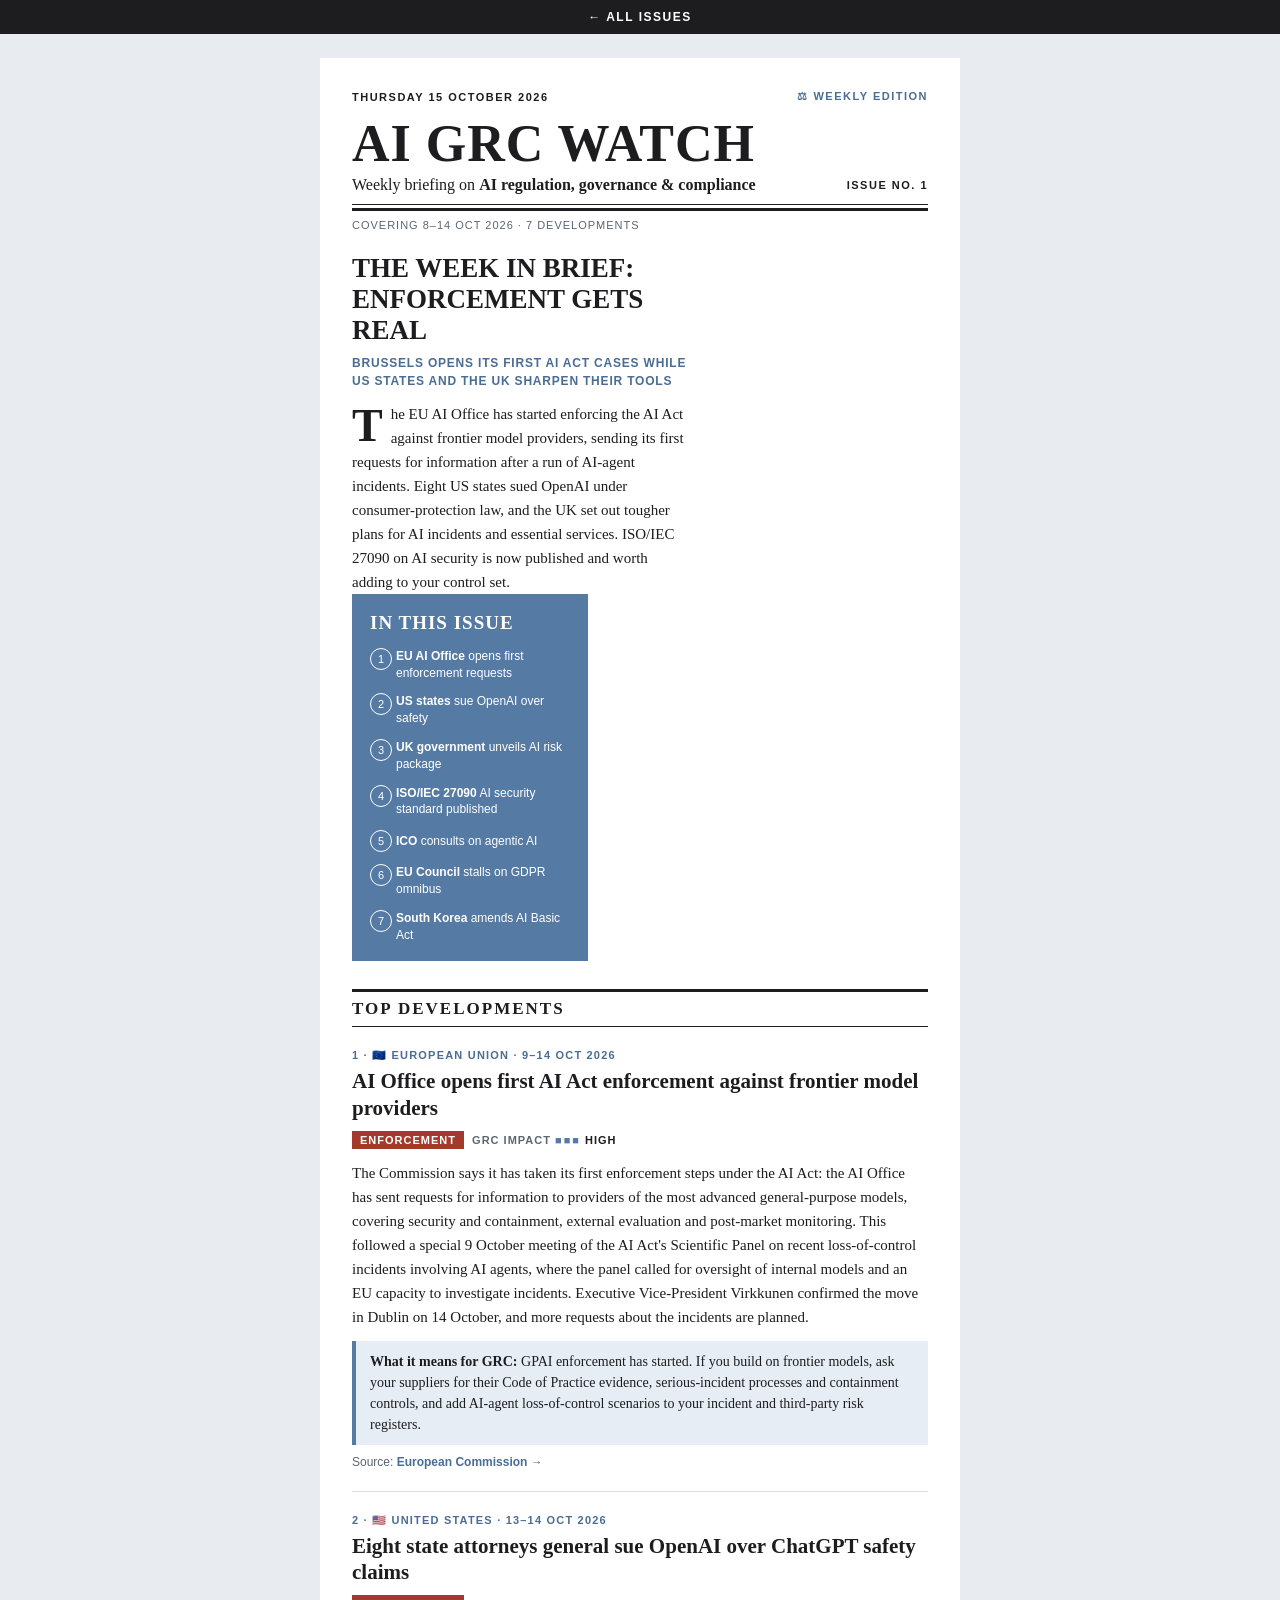
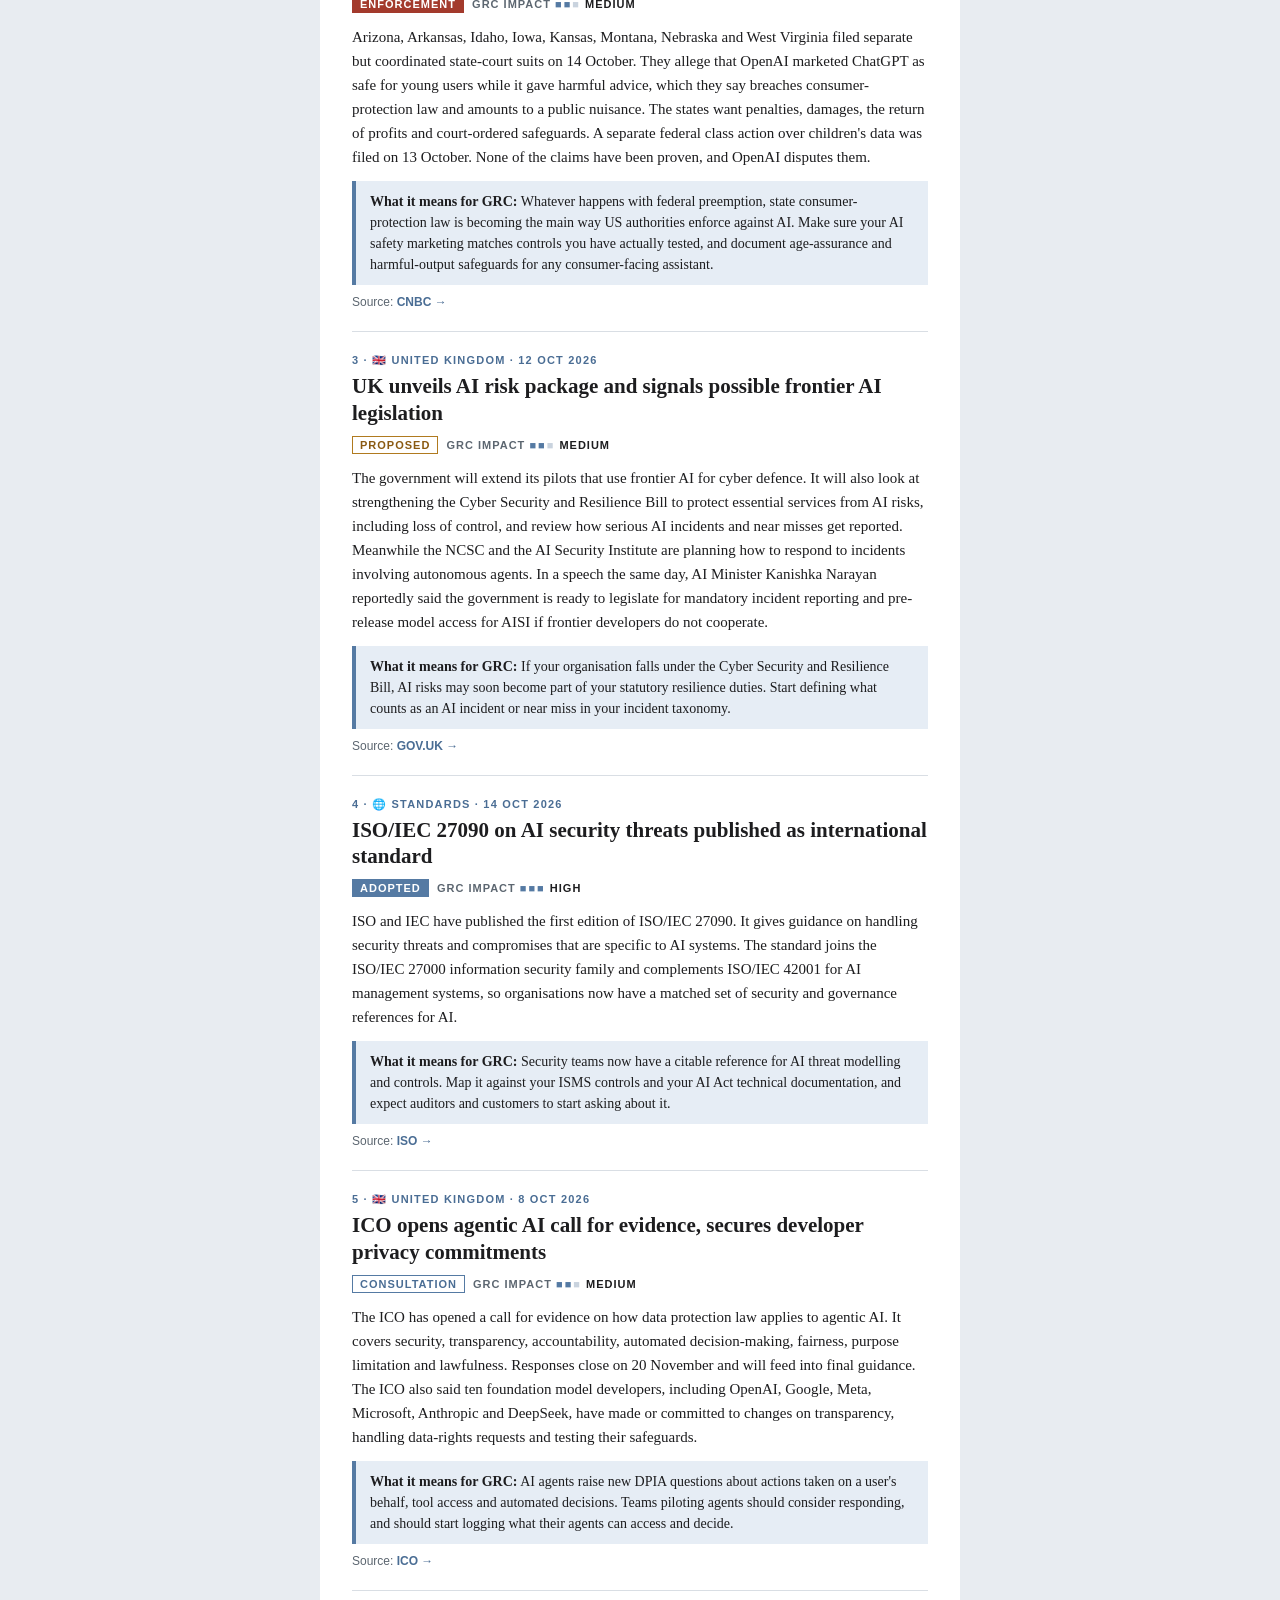
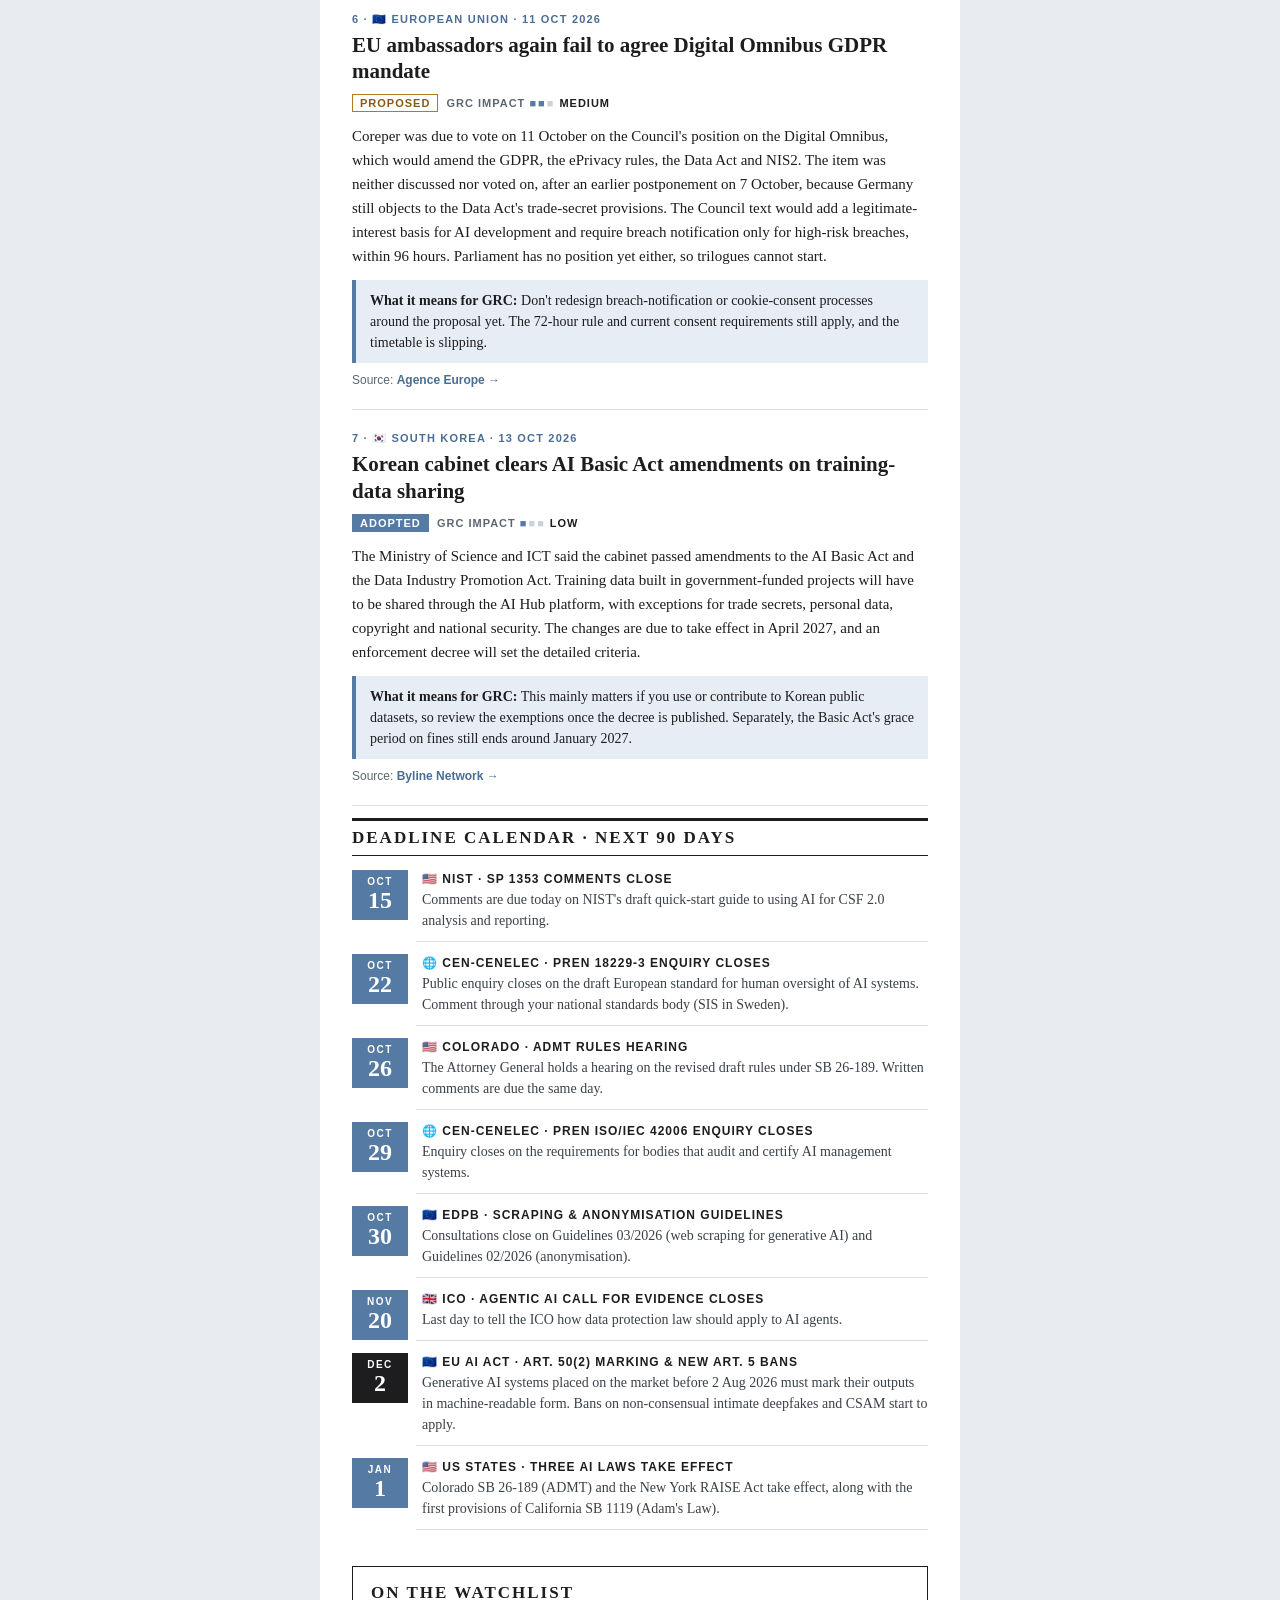
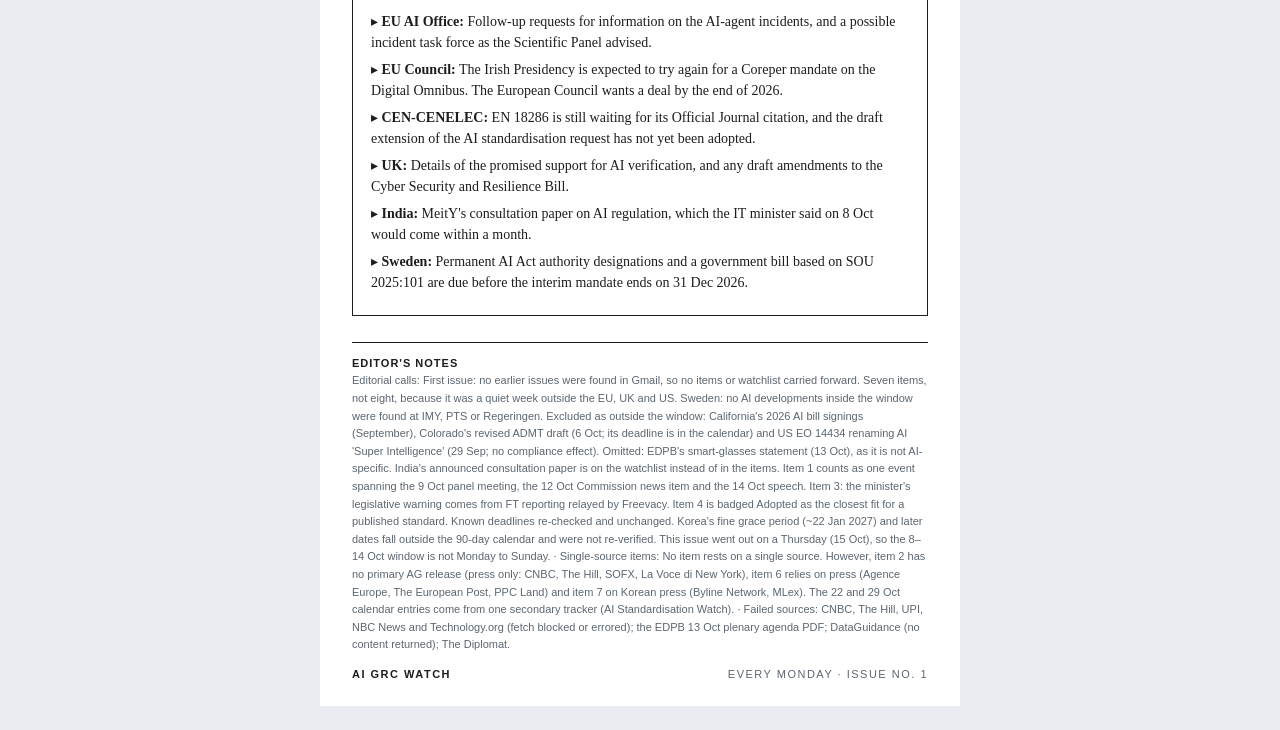
==== issues/2026-10-15-issue-1.html @ 30fde1c8 "Site + issues 1-7 Co-Authored-By: Claude Sonnet 5.5 <noreply@anthropic.com> Claude-Session: https://" ====
<!DOCTYPE html>
<html lang="en">
<head>
<meta charset="UTF-8">
<meta name="viewport" content="width=device-width, initial-scale=1.0">
<title>AI GRC Watch</title>
</head>
<body style="margin:0;padding:0;background-color:#e8ecf1;">
<!-- agw-nav --><div style="background:#1d1d1f;padding:10px 16px;text-align:center;font-family:Arial,Helvetica,sans-serif;font-size:12px;letter-spacing:1.5px;text-transform:uppercase;"><a href="../" style="color:#ffffff;text-decoration:none;font-weight:bold;">&larr; All issues</a></div>
<div style="display:none;max-height:0;overflow:hidden">EU AI Office starts AI Act enforcement, eight US states sue OpenAI, the UK readies AI incident rules and ISO/IEC 27090 is published.</div>
<table width="100%" cellpadding="0" cellspacing="0" border="0" style="background-color:#e8ecf1">
<tr><td align="center" style="padding:24px 10px">
<table width="100%" cellpadding="0" cellspacing="0" border="0" style="max-width:640px;background-color:#ffffff">
<tr><td style="padding:32px 32px 26px 32px;font-family:Georgia,&#39;Times New Roman&#39;,serif;color:#1d1d1f">

<table width="100%" cellpadding="0" cellspacing="0" border="0"><tr>
<td style="font-family:Arial,Helvetica,sans-serif;font-size:11px;letter-spacing:1.5px;text-transform:uppercase;color:#1d1d1f;font-weight:bold">Thursday 15 October 2026</td>
<td align="right" style="font-family:Arial,Helvetica,sans-serif;font-size:11px;letter-spacing:1.5px;text-transform:uppercase;color:#4a6d94;font-weight:bold">⚖ Weekly edition</td>
</tr></table>
<h1 style="margin:14px 0 4px 0;font-family:Georgia,&#39;Times New Roman&#39;,serif;font-size:52px;line-height:1.05;font-weight:bold;letter-spacing:1px;text-transform:uppercase;color:#1d1d1f">AI GRC Watch</h1>
<table width="100%" cellpadding="0" cellspacing="0" border="0" style="border-bottom:1px solid #1d1d1f"><tr>
<td style="padding:0 0 10px 0;font-family:Georgia,&#39;Times New Roman&#39;,serif;font-size:16px;color:#1d1d1f">Weekly briefing on <b>AI regulation, governance &amp; compliance</b></td>
<td align="right" style="padding:0 0 10px 0;font-family:Arial,Helvetica,sans-serif;font-size:11px;letter-spacing:1.5px;text-transform:uppercase;font-weight:bold;color:#1d1d1f;white-space:nowrap">Issue No. 1</td>
</tr></table>
<div style="height:3px;background-color:#1d1d1f;margin-top:3px;line-height:3px;font-size:0"> </div>
<p style="margin:8px 0 0 0;font-family:Arial,Helvetica,sans-serif;font-size:11px;letter-spacing:1px;text-transform:uppercase;color:#5c6670">Covering 8–14 Oct 2026 · 7 developments</p>

<div style="font-size:0;margin-top:22px">
<div style="display:inline-block;vertical-align:top;width:100%;max-width:340px;padding-right:20px;font-size:15px">
<h2 style="margin:0 0 8px 0;font-family:Georgia,&#39;Times New Roman&#39;,serif;font-size:27px;line-height:1.15;font-weight:bold;text-transform:uppercase;color:#1d1d1f">The week in brief: Enforcement gets real</h2>
<p style="margin:0 0 12px 0;font-family:Arial,Helvetica,sans-serif;font-size:12px;line-height:1.5;letter-spacing:0.8px;text-transform:uppercase;font-weight:bold;color:#4a6d94">Brussels opens its first AI Act cases while US states and the UK sharpen their tools</p>
<p style="margin:0;font-family:Georgia,&#39;Times New Roman&#39;,serif;font-size:15px;line-height:1.6;color:#1d1d1f"><span style="float:left;font-size:46px;line-height:40px;padding:4px 8px 0 0;font-weight:bold;color:#1d1d1f">T</span>he EU AI Office has started enforcing the AI Act against frontier model providers, sending its first requests for information after a run of AI-agent incidents. Eight US states sued OpenAI under consumer-protection law, and the UK set out tougher plans for AI incidents and essential services. ISO/IEC 27090 on AI security is now published and worth adding to your control set.</p>
</div><div style="display:inline-block;vertical-align:top;width:100%;max-width:236px;font-size:15px">
<table width="100%" cellpadding="0" cellspacing="0" border="0" style="background-color:#557aa3">
<tr><td style="padding:18px 18px 8px 18px;font-family:Georgia,&#39;Times New Roman&#39;,serif;font-size:19px;font-weight:bold;text-transform:uppercase;letter-spacing:1px;color:#ffffff">In this issue</td></tr>
<tr><td style="padding:6px 18px"><table cellpadding="0" cellspacing="0" border="0"><tr>
<td valign="top" style="width:26px"><div style="width:20px;height:20px;border:1px solid #ffffff;border-radius:50%;text-align:center;font-family:Arial,Helvetica,sans-serif;font-size:11px;line-height:20px;color:#ffffff">1</div></td>
<td style="font-family:Arial,Helvetica,sans-serif;font-size:12px;line-height:1.4;color:#ffffff"><b>EU AI Office</b> opens first enforcement requests</td>
</tr></table></td></tr>
<tr><td style="padding:6px 18px"><table cellpadding="0" cellspacing="0" border="0"><tr>
<td valign="top" style="width:26px"><div style="width:20px;height:20px;border:1px solid #ffffff;border-radius:50%;text-align:center;font-family:Arial,Helvetica,sans-serif;font-size:11px;line-height:20px;color:#ffffff">2</div></td>
<td style="font-family:Arial,Helvetica,sans-serif;font-size:12px;line-height:1.4;color:#ffffff"><b>US states</b> sue OpenAI over safety</td>
</tr></table></td></tr>
<tr><td style="padding:6px 18px"><table cellpadding="0" cellspacing="0" border="0"><tr>
<td valign="top" style="width:26px"><div style="width:20px;height:20px;border:1px solid #ffffff;border-radius:50%;text-align:center;font-family:Arial,Helvetica,sans-serif;font-size:11px;line-height:20px;color:#ffffff">3</div></td>
<td style="font-family:Arial,Helvetica,sans-serif;font-size:12px;line-height:1.4;color:#ffffff"><b>UK government</b> unveils AI risk package</td>
</tr></table></td></tr>
<tr><td style="padding:6px 18px"><table cellpadding="0" cellspacing="0" border="0"><tr>
<td valign="top" style="width:26px"><div style="width:20px;height:20px;border:1px solid #ffffff;border-radius:50%;text-align:center;font-family:Arial,Helvetica,sans-serif;font-size:11px;line-height:20px;color:#ffffff">4</div></td>
<td style="font-family:Arial,Helvetica,sans-serif;font-size:12px;line-height:1.4;color:#ffffff"><b>ISO/IEC 27090</b> AI security standard published</td>
</tr></table></td></tr>
<tr><td style="padding:6px 18px"><table cellpadding="0" cellspacing="0" border="0"><tr>
<td valign="top" style="width:26px"><div style="width:20px;height:20px;border:1px solid #ffffff;border-radius:50%;text-align:center;font-family:Arial,Helvetica,sans-serif;font-size:11px;line-height:20px;color:#ffffff">5</div></td>
<td style="font-family:Arial,Helvetica,sans-serif;font-size:12px;line-height:1.4;color:#ffffff"><b>ICO</b> consults on agentic AI</td>
</tr></table></td></tr>
<tr><td style="padding:6px 18px"><table cellpadding="0" cellspacing="0" border="0"><tr>
<td valign="top" style="width:26px"><div style="width:20px;height:20px;border:1px solid #ffffff;border-radius:50%;text-align:center;font-family:Arial,Helvetica,sans-serif;font-size:11px;line-height:20px;color:#ffffff">6</div></td>
<td style="font-family:Arial,Helvetica,sans-serif;font-size:12px;line-height:1.4;color:#ffffff"><b>EU Council</b> stalls on GDPR omnibus</td>
</tr></table></td></tr>
<tr><td style="padding:6px 18px"><table cellpadding="0" cellspacing="0" border="0"><tr>
<td valign="top" style="width:26px"><div style="width:20px;height:20px;border:1px solid #ffffff;border-radius:50%;text-align:center;font-family:Arial,Helvetica,sans-serif;font-size:11px;line-height:20px;color:#ffffff">7</div></td>
<td style="font-family:Arial,Helvetica,sans-serif;font-size:12px;line-height:1.4;color:#ffffff"><b>South Korea</b> amends AI Basic Act</td>
</tr></table></td></tr>
<tr><td style="height:12px;font-size:0;line-height:0"> </td></tr>
</table>
</div>
</div>

<table width="100%" cellpadding="0" cellspacing="0" border="0" style="margin-top:28px"><tr><td style="border-top:3px solid #1d1d1f;border-bottom:1px solid #1d1d1f;padding:7px 0;font-family:Georgia,&#39;Times New Roman&#39;,serif;font-size:17px;font-weight:bold;text-transform:uppercase;letter-spacing:2px;color:#1d1d1f">Top developments</td></tr></table>
<table width="100%" cellpadding="0" cellspacing="0" border="0">
<tr><td style="padding:22px 0;border-bottom:1px solid #d9dee4">
<p style="margin:0 0 6px 0;font-family:Arial,Helvetica,sans-serif;font-size:11px;letter-spacing:1.2px;text-transform:uppercase;font-weight:bold;color:#4a6d94">1 · 🇪🇺 European Union · 9–14 Oct 2026</p>
<h3 style="margin:0 0 10px 0;font-family:Georgia,&#39;Times New Roman&#39;,serif;font-size:21px;line-height:1.25;font-weight:bold;color:#1d1d1f">AI Office opens first AI Act enforcement against frontier model providers</h3>
<p style="margin:0 0 12px 0;font-family:Arial,Helvetica,sans-serif;font-size:11px;letter-spacing:1px;text-transform:uppercase"><span style="display:inline-block;padding:3px 8px;background-color:#a33a2c;color:#ffffff;font-weight:bold">Enforcement</span>  <span style="color:#5c6670;font-weight:bold">GRC impact</span> <span style="color:#557aa3;letter-spacing:2px">■■■</span> <span style="color:#1d1d1f;font-weight:bold">High</span></p>
<p style="margin:0 0 12px 0;font-size:15px;line-height:1.6;color:#1d1d1f">The Commission says it has taken its first enforcement steps under the AI Act: the AI Office has sent requests for information to providers of the most advanced general-purpose models, covering security and containment, external evaluation and post-market monitoring. This followed a special 9 October meeting of the AI Act&#39;s Scientific Panel on recent loss-of-control incidents involving AI agents, where the panel called for oversight of internal models and an EU capacity to investigate incidents. Executive Vice-President Virkkunen confirmed the move in Dublin on 14 October, and more requests about the incidents are planned.</p>
<table width="100%" cellpadding="0" cellspacing="0" border="0"><tr><td style="border-left:4px solid #557aa3;background-color:#e6edf5;padding:10px 14px;font-size:14px;line-height:1.5;color:#1d1d1f"><b>What it means for GRC:</b> GPAI enforcement has started. If you build on frontier models, ask your suppliers for their Code of Practice evidence, serious-incident processes and containment controls, and add AI-agent loss-of-control scenarios to your incident and third-party risk registers.</td></tr></table>
<p style="margin:10px 0 0 0;font-family:Arial,Helvetica,sans-serif;font-size:12px;color:#5c6670">Source: <a href="https://digital-strategy.ec.europa.eu/en/news/special-meeting-ai-scientific-panel" style="color:#4a6d94;font-weight:bold;text-decoration:none">European Commission →</a></p>
</td></tr>
<tr><td style="padding:22px 0;border-bottom:1px solid #d9dee4">
<p style="margin:0 0 6px 0;font-family:Arial,Helvetica,sans-serif;font-size:11px;letter-spacing:1.2px;text-transform:uppercase;font-weight:bold;color:#4a6d94">2 · 🇺🇸 United States · 13–14 Oct 2026</p>
<h3 style="margin:0 0 10px 0;font-family:Georgia,&#39;Times New Roman&#39;,serif;font-size:21px;line-height:1.25;font-weight:bold;color:#1d1d1f">Eight state attorneys general sue OpenAI over ChatGPT safety claims</h3>
<p style="margin:0 0 12px 0;font-family:Arial,Helvetica,sans-serif;font-size:11px;letter-spacing:1px;text-transform:uppercase"><span style="display:inline-block;padding:3px 8px;background-color:#a33a2c;color:#ffffff;font-weight:bold">Enforcement</span>  <span style="color:#5c6670;font-weight:bold">GRC impact</span> <span style="color:#557aa3;letter-spacing:2px">■■</span><span style="color:#c9d3de;letter-spacing:2px">■</span> <span style="color:#1d1d1f;font-weight:bold">Medium</span></p>
<p style="margin:0 0 12px 0;font-size:15px;line-height:1.6;color:#1d1d1f">Arizona, Arkansas, Idaho, Iowa, Kansas, Montana, Nebraska and West Virginia filed separate but coordinated state-court suits on 14 October. They allege that OpenAI marketed ChatGPT as safe for young users while it gave harmful advice, which they say breaches consumer-protection law and amounts to a public nuisance. The states want penalties, damages, the return of profits and court-ordered safeguards. A separate federal class action over children&#39;s data was filed on 13 October. None of the claims have been proven, and OpenAI disputes them.</p>
<table width="100%" cellpadding="0" cellspacing="0" border="0"><tr><td style="border-left:4px solid #557aa3;background-color:#e6edf5;padding:10px 14px;font-size:14px;line-height:1.5;color:#1d1d1f"><b>What it means for GRC:</b> Whatever happens with federal preemption, state consumer-protection law is becoming the main way US authorities enforce against AI. Make sure your AI safety marketing matches controls you have actually tested, and document age-assurance and harmful-output safeguards for any consumer-facing assistant.</td></tr></table>
<p style="margin:10px 0 0 0;font-family:Arial,Helvetica,sans-serif;font-size:12px;color:#5c6670">Source: <a href="https://www.cnbc.com/2026/10/14/openai-sued-by-8-states-over-chatgpt-safety-concerns-.html" style="color:#4a6d94;font-weight:bold;text-decoration:none">CNBC →</a></p>
</td></tr>
<tr><td style="padding:22px 0;border-bottom:1px solid #d9dee4">
<p style="margin:0 0 6px 0;font-family:Arial,Helvetica,sans-serif;font-size:11px;letter-spacing:1.2px;text-transform:uppercase;font-weight:bold;color:#4a6d94">3 · 🇬🇧 United Kingdom · 12 Oct 2026</p>
<h3 style="margin:0 0 10px 0;font-family:Georgia,&#39;Times New Roman&#39;,serif;font-size:21px;line-height:1.25;font-weight:bold;color:#1d1d1f">UK unveils AI risk package and signals possible frontier AI legislation</h3>
<p style="margin:0 0 12px 0;font-family:Arial,Helvetica,sans-serif;font-size:11px;letter-spacing:1px;text-transform:uppercase"><span style="display:inline-block;padding:2px 7px;border:1px solid #b07a1f;color:#8a5a12;font-weight:bold">Proposed</span>  <span style="color:#5c6670;font-weight:bold">GRC impact</span> <span style="color:#557aa3;letter-spacing:2px">■■</span><span style="color:#c9d3de;letter-spacing:2px">■</span> <span style="color:#1d1d1f;font-weight:bold">Medium</span></p>
<p style="margin:0 0 12px 0;font-size:15px;line-height:1.6;color:#1d1d1f">The government will extend its pilots that use frontier AI for cyber defence. It will also look at strengthening the Cyber Security and Resilience Bill to protect essential services from AI risks, including loss of control, and review how serious AI incidents and near misses get reported. Meanwhile the NCSC and the AI Security Institute are planning how to respond to incidents involving autonomous agents. In a speech the same day, AI Minister Kanishka Narayan reportedly said the government is ready to legislate for mandatory incident reporting and pre-release model access for AISI if frontier developers do not cooperate.</p>
<table width="100%" cellpadding="0" cellspacing="0" border="0"><tr><td style="border-left:4px solid #557aa3;background-color:#e6edf5;padding:10px 14px;font-size:14px;line-height:1.5;color:#1d1d1f"><b>What it means for GRC:</b> If your organisation falls under the Cyber Security and Resilience Bill, AI risks may soon become part of your statutory resilience duties. Start defining what counts as an AI incident or near miss in your incident taxonomy.</td></tr></table>
<p style="margin:10px 0 0 0;font-family:Arial,Helvetica,sans-serif;font-size:12px;color:#5c6670">Source: <a href="https://www.gov.uk/government/news/britain-steps-up-national-defences-against-growing-ai-risks" style="color:#4a6d94;font-weight:bold;text-decoration:none">GOV.UK →</a></p>
</td></tr>
<tr><td style="padding:22px 0;border-bottom:1px solid #d9dee4">
<p style="margin:0 0 6px 0;font-family:Arial,Helvetica,sans-serif;font-size:11px;letter-spacing:1.2px;text-transform:uppercase;font-weight:bold;color:#4a6d94">4 · 🌐 Standards · 14 Oct 2026</p>
<h3 style="margin:0 0 10px 0;font-family:Georgia,&#39;Times New Roman&#39;,serif;font-size:21px;line-height:1.25;font-weight:bold;color:#1d1d1f">ISO/IEC 27090 on AI security threats published as international standard</h3>
<p style="margin:0 0 12px 0;font-family:Arial,Helvetica,sans-serif;font-size:11px;letter-spacing:1px;text-transform:uppercase"><span style="display:inline-block;padding:3px 8px;background-color:#557aa3;color:#ffffff;font-weight:bold">Adopted</span>  <span style="color:#5c6670;font-weight:bold">GRC impact</span> <span style="color:#557aa3;letter-spacing:2px">■■■</span> <span style="color:#1d1d1f;font-weight:bold">High</span></p>
<p style="margin:0 0 12px 0;font-size:15px;line-height:1.6;color:#1d1d1f">ISO and IEC have published the first edition of ISO/IEC 27090. It gives guidance on handling security threats and compromises that are specific to AI systems. The standard joins the ISO/IEC 27000 information security family and complements ISO/IEC 42001 for AI management systems, so organisations now have a matched set of security and governance references for AI.</p>
<table width="100%" cellpadding="0" cellspacing="0" border="0"><tr><td style="border-left:4px solid #557aa3;background-color:#e6edf5;padding:10px 14px;font-size:14px;line-height:1.5;color:#1d1d1f"><b>What it means for GRC:</b> Security teams now have a citable reference for AI threat modelling and controls. Map it against your ISMS controls and your AI Act technical documentation, and expect auditors and customers to start asking about it.</td></tr></table>
<p style="margin:10px 0 0 0;font-family:Arial,Helvetica,sans-serif;font-size:12px;color:#5c6670">Source: <a href="https://www.iso.org/standard/27090" style="color:#4a6d94;font-weight:bold;text-decoration:none">ISO →</a></p>
</td></tr>
<tr><td style="padding:22px 0;border-bottom:1px solid #d9dee4">
<p style="margin:0 0 6px 0;font-family:Arial,Helvetica,sans-serif;font-size:11px;letter-spacing:1.2px;text-transform:uppercase;font-weight:bold;color:#4a6d94">5 · 🇬🇧 United Kingdom · 8 Oct 2026</p>
<h3 style="margin:0 0 10px 0;font-family:Georgia,&#39;Times New Roman&#39;,serif;font-size:21px;line-height:1.25;font-weight:bold;color:#1d1d1f">ICO opens agentic AI call for evidence, secures developer privacy commitments</h3>
<p style="margin:0 0 12px 0;font-family:Arial,Helvetica,sans-serif;font-size:11px;letter-spacing:1px;text-transform:uppercase"><span style="display:inline-block;padding:2px 7px;border:1px solid #557aa3;color:#4a6d94;font-weight:bold">Consultation</span>  <span style="color:#5c6670;font-weight:bold">GRC impact</span> <span style="color:#557aa3;letter-spacing:2px">■■</span><span style="color:#c9d3de;letter-spacing:2px">■</span> <span style="color:#1d1d1f;font-weight:bold">Medium</span></p>
<p style="margin:0 0 12px 0;font-size:15px;line-height:1.6;color:#1d1d1f">The ICO has opened a call for evidence on how data protection law applies to agentic AI. It covers security, transparency, accountability, automated decision-making, fairness, purpose limitation and lawfulness. Responses close on 20 November and will feed into final guidance. The ICO also said ten foundation model developers, including OpenAI, Google, Meta, Microsoft, Anthropic and DeepSeek, have made or committed to changes on transparency, handling data-rights requests and testing their safeguards.</p>
<table width="100%" cellpadding="0" cellspacing="0" border="0"><tr><td style="border-left:4px solid #557aa3;background-color:#e6edf5;padding:10px 14px;font-size:14px;line-height:1.5;color:#1d1d1f"><b>What it means for GRC:</b> AI agents raise new DPIA questions about actions taken on a user&#39;s behalf, tool access and automated decisions. Teams piloting agents should consider responding, and should start logging what their agents can access and decide.</td></tr></table>
<p style="margin:10px 0 0 0;font-family:Arial,Helvetica,sans-serif;font-size:12px;color:#5c6670">Source: <a href="https://ico.org.uk/about-the-ico/ico-and-stakeholder-consultations/2026/10/agentic-ai-call-for-evidence/" style="color:#4a6d94;font-weight:bold;text-decoration:none">ICO →</a></p>
</td></tr>
<tr><td style="padding:22px 0;border-bottom:1px solid #d9dee4">
<p style="margin:0 0 6px 0;font-family:Arial,Helvetica,sans-serif;font-size:11px;letter-spacing:1.2px;text-transform:uppercase;font-weight:bold;color:#4a6d94">6 · 🇪🇺 European Union · 11 Oct 2026</p>
<h3 style="margin:0 0 10px 0;font-family:Georgia,&#39;Times New Roman&#39;,serif;font-size:21px;line-height:1.25;font-weight:bold;color:#1d1d1f">EU ambassadors again fail to agree Digital Omnibus GDPR mandate</h3>
<p style="margin:0 0 12px 0;font-family:Arial,Helvetica,sans-serif;font-size:11px;letter-spacing:1px;text-transform:uppercase"><span style="display:inline-block;padding:2px 7px;border:1px solid #b07a1f;color:#8a5a12;font-weight:bold">Proposed</span>  <span style="color:#5c6670;font-weight:bold">GRC impact</span> <span style="color:#557aa3;letter-spacing:2px">■■</span><span style="color:#c9d3de;letter-spacing:2px">■</span> <span style="color:#1d1d1f;font-weight:bold">Medium</span></p>
<p style="margin:0 0 12px 0;font-size:15px;line-height:1.6;color:#1d1d1f">Coreper was due to vote on 11 October on the Council&#39;s position on the Digital Omnibus, which would amend the GDPR, the ePrivacy rules, the Data Act and NIS2. The item was neither discussed nor voted on, after an earlier postponement on 7 October, because Germany still objects to the Data Act&#39;s trade-secret provisions. The Council text would add a legitimate-interest basis for AI development and require breach notification only for high-risk breaches, within 96 hours. Parliament has no position yet either, so trilogues cannot start.</p>
<table width="100%" cellpadding="0" cellspacing="0" border="0"><tr><td style="border-left:4px solid #557aa3;background-color:#e6edf5;padding:10px 14px;font-size:14px;line-height:1.5;color:#1d1d1f"><b>What it means for GRC:</b> Don&#39;t redesign breach-notification or cookie-consent processes around the proposal yet. The 72-hour rule and current consent requirements still apply, and the timetable is slipping.</td></tr></table>
<p style="margin:10px 0 0 0;font-family:Arial,Helvetica,sans-serif;font-size:12px;color:#5c6670">Source: <a href="https://agenceurope.eu/en/bulletin/article/13958/17/future-of-digital-omnibus-still-in-limbo-as-member-states-fail-to-agree" style="color:#4a6d94;font-weight:bold;text-decoration:none">Agence Europe →</a></p>
</td></tr>
<tr><td style="padding:22px 0;border-bottom:1px solid #d9dee4">
<p style="margin:0 0 6px 0;font-family:Arial,Helvetica,sans-serif;font-size:11px;letter-spacing:1.2px;text-transform:uppercase;font-weight:bold;color:#4a6d94">7 · 🇰🇷 South Korea · 13 Oct 2026</p>
<h3 style="margin:0 0 10px 0;font-family:Georgia,&#39;Times New Roman&#39;,serif;font-size:21px;line-height:1.25;font-weight:bold;color:#1d1d1f">Korean cabinet clears AI Basic Act amendments on training-data sharing</h3>
<p style="margin:0 0 12px 0;font-family:Arial,Helvetica,sans-serif;font-size:11px;letter-spacing:1px;text-transform:uppercase"><span style="display:inline-block;padding:3px 8px;background-color:#557aa3;color:#ffffff;font-weight:bold">Adopted</span>  <span style="color:#5c6670;font-weight:bold">GRC impact</span> <span style="color:#557aa3;letter-spacing:2px">■</span><span style="color:#c9d3de;letter-spacing:2px">■■</span> <span style="color:#1d1d1f;font-weight:bold">Low</span></p>
<p style="margin:0 0 12px 0;font-size:15px;line-height:1.6;color:#1d1d1f">The Ministry of Science and ICT said the cabinet passed amendments to the AI Basic Act and the Data Industry Promotion Act. Training data built in government-funded projects will have to be shared through the AI Hub platform, with exceptions for trade secrets, personal data, copyright and national security. The changes are due to take effect in April 2027, and an enforcement decree will set the detailed criteria.</p>
<table width="100%" cellpadding="0" cellspacing="0" border="0"><tr><td style="border-left:4px solid #557aa3;background-color:#e6edf5;padding:10px 14px;font-size:14px;line-height:1.5;color:#1d1d1f"><b>What it means for GRC:</b> This mainly matters if you use or contribute to Korean public datasets, so review the exemptions once the decree is published. Separately, the Basic Act&#39;s grace period on fines still ends around January 2027.</td></tr></table>
<p style="margin:10px 0 0 0;font-family:Arial,Helvetica,sans-serif;font-size:12px;color:#5c6670">Source: <a href="https://byline.network/2026/10/1013-14" style="color:#4a6d94;font-weight:bold;text-decoration:none">Byline Network →</a></p>
</td></tr>
</table>

<table width="100%" cellpadding="0" cellspacing="0" border="0" style="margin-top:12px"><tr><td style="border-top:3px solid #1d1d1f;border-bottom:1px solid #1d1d1f;padding:7px 0;font-family:Georgia,&#39;Times New Roman&#39;,serif;font-size:17px;font-weight:bold;text-transform:uppercase;letter-spacing:2px;color:#1d1d1f">Deadline calendar · next 90 days</td></tr></table>
<table width="100%" cellpadding="0" cellspacing="0" border="0" style="margin-top:14px">
<tr><td style="padding:0 0 12px 0"><table width="100%" cellpadding="0" cellspacing="0" border="0"><tr>
<td valign="top" style="width:64px"><table cellpadding="0" cellspacing="0" border="0" style="width:56px;background-color:#557aa3"><tr><td align="center" style="padding:6px 0 7px 0;font-family:Arial,Helvetica,sans-serif;color:#ffffff">
<div style="font-size:10px;letter-spacing:1.5px;font-weight:bold">OCT</div>
<div style="font-family:Georgia,&#39;Times New Roman&#39;,serif;font-size:24px;line-height:26px;font-weight:bold">15</div>
</td></tr></table></td>
<td valign="top" style="padding-left:6px;border-bottom:1px solid #d9dee4;padding-bottom:10px">
<p style="margin:2px 0 3px 0;font-family:Arial,Helvetica,sans-serif;font-size:12px;letter-spacing:1px;text-transform:uppercase;font-weight:bold;color:#1d1d1f">🇺🇸 NIST · SP 1353 comments close</p>
<p style="margin:0;font-size:14px;line-height:1.5;color:#3b4148">Comments are due today on NIST&#39;s draft quick-start guide to using AI for CSF 2.0 analysis and reporting.</p>
</td></tr></table></td></tr>
<tr><td style="padding:0 0 12px 0"><table width="100%" cellpadding="0" cellspacing="0" border="0"><tr>
<td valign="top" style="width:64px"><table cellpadding="0" cellspacing="0" border="0" style="width:56px;background-color:#557aa3"><tr><td align="center" style="padding:6px 0 7px 0;font-family:Arial,Helvetica,sans-serif;color:#ffffff">
<div style="font-size:10px;letter-spacing:1.5px;font-weight:bold">OCT</div>
<div style="font-family:Georgia,&#39;Times New Roman&#39;,serif;font-size:24px;line-height:26px;font-weight:bold">22</div>
</td></tr></table></td>
<td valign="top" style="padding-left:6px;border-bottom:1px solid #d9dee4;padding-bottom:10px">
<p style="margin:2px 0 3px 0;font-family:Arial,Helvetica,sans-serif;font-size:12px;letter-spacing:1px;text-transform:uppercase;font-weight:bold;color:#1d1d1f">🌐 CEN-CENELEC · prEN 18229-3 enquiry closes</p>
<p style="margin:0;font-size:14px;line-height:1.5;color:#3b4148">Public enquiry closes on the draft European standard for human oversight of AI systems. Comment through your national standards body (SIS in Sweden).</p>
</td></tr></table></td></tr>
<tr><td style="padding:0 0 12px 0"><table width="100%" cellpadding="0" cellspacing="0" border="0"><tr>
<td valign="top" style="width:64px"><table cellpadding="0" cellspacing="0" border="0" style="width:56px;background-color:#557aa3"><tr><td align="center" style="padding:6px 0 7px 0;font-family:Arial,Helvetica,sans-serif;color:#ffffff">
<div style="font-size:10px;letter-spacing:1.5px;font-weight:bold">OCT</div>
<div style="font-family:Georgia,&#39;Times New Roman&#39;,serif;font-size:24px;line-height:26px;font-weight:bold">26</div>
</td></tr></table></td>
<td valign="top" style="padding-left:6px;border-bottom:1px solid #d9dee4;padding-bottom:10px">
<p style="margin:2px 0 3px 0;font-family:Arial,Helvetica,sans-serif;font-size:12px;letter-spacing:1px;text-transform:uppercase;font-weight:bold;color:#1d1d1f">🇺🇸 Colorado · ADMT rules hearing</p>
<p style="margin:0;font-size:14px;line-height:1.5;color:#3b4148">The Attorney General holds a hearing on the revised draft rules under SB 26-189. Written comments are due the same day.</p>
</td></tr></table></td></tr>
<tr><td style="padding:0 0 12px 0"><table width="100%" cellpadding="0" cellspacing="0" border="0"><tr>
<td valign="top" style="width:64px"><table cellpadding="0" cellspacing="0" border="0" style="width:56px;background-color:#557aa3"><tr><td align="center" style="padding:6px 0 7px 0;font-family:Arial,Helvetica,sans-serif;color:#ffffff">
<div style="font-size:10px;letter-spacing:1.5px;font-weight:bold">OCT</div>
<div style="font-family:Georgia,&#39;Times New Roman&#39;,serif;font-size:24px;line-height:26px;font-weight:bold">29</div>
</td></tr></table></td>
<td valign="top" style="padding-left:6px;border-bottom:1px solid #d9dee4;padding-bottom:10px">
<p style="margin:2px 0 3px 0;font-family:Arial,Helvetica,sans-serif;font-size:12px;letter-spacing:1px;text-transform:uppercase;font-weight:bold;color:#1d1d1f">🌐 CEN-CENELEC · prEN ISO/IEC 42006 enquiry closes</p>
<p style="margin:0;font-size:14px;line-height:1.5;color:#3b4148">Enquiry closes on the requirements for bodies that audit and certify AI management systems.</p>
</td></tr></table></td></tr>
<tr><td style="padding:0 0 12px 0"><table width="100%" cellpadding="0" cellspacing="0" border="0"><tr>
<td valign="top" style="width:64px"><table cellpadding="0" cellspacing="0" border="0" style="width:56px;background-color:#557aa3"><tr><td align="center" style="padding:6px 0 7px 0;font-family:Arial,Helvetica,sans-serif;color:#ffffff">
<div style="font-size:10px;letter-spacing:1.5px;font-weight:bold">OCT</div>
<div style="font-family:Georgia,&#39;Times New Roman&#39;,serif;font-size:24px;line-height:26px;font-weight:bold">30</div>
</td></tr></table></td>
<td valign="top" style="padding-left:6px;border-bottom:1px solid #d9dee4;padding-bottom:10px">
<p style="margin:2px 0 3px 0;font-family:Arial,Helvetica,sans-serif;font-size:12px;letter-spacing:1px;text-transform:uppercase;font-weight:bold;color:#1d1d1f">🇪🇺 EDPB · Scraping &amp; anonymisation guidelines</p>
<p style="margin:0;font-size:14px;line-height:1.5;color:#3b4148">Consultations close on Guidelines 03/2026 (web scraping for generative AI) and Guidelines 02/2026 (anonymisation).</p>
</td></tr></table></td></tr>
<tr><td style="padding:0 0 12px 0"><table width="100%" cellpadding="0" cellspacing="0" border="0"><tr>
<td valign="top" style="width:64px"><table cellpadding="0" cellspacing="0" border="0" style="width:56px;background-color:#557aa3"><tr><td align="center" style="padding:6px 0 7px 0;font-family:Arial,Helvetica,sans-serif;color:#ffffff">
<div style="font-size:10px;letter-spacing:1.5px;font-weight:bold">NOV</div>
<div style="font-family:Georgia,&#39;Times New Roman&#39;,serif;font-size:24px;line-height:26px;font-weight:bold">20</div>
</td></tr></table></td>
<td valign="top" style="padding-left:6px;border-bottom:1px solid #d9dee4;padding-bottom:10px">
<p style="margin:2px 0 3px 0;font-family:Arial,Helvetica,sans-serif;font-size:12px;letter-spacing:1px;text-transform:uppercase;font-weight:bold;color:#1d1d1f">🇬🇧 ICO · Agentic AI call for evidence closes</p>
<p style="margin:0;font-size:14px;line-height:1.5;color:#3b4148">Last day to tell the ICO how data protection law should apply to AI agents.</p>
</td></tr></table></td></tr>
<tr><td style="padding:0 0 12px 0"><table width="100%" cellpadding="0" cellspacing="0" border="0"><tr>
<td valign="top" style="width:64px"><table cellpadding="0" cellspacing="0" border="0" style="width:56px;background-color:#1d1d1f"><tr><td align="center" style="padding:6px 0 7px 0;font-family:Arial,Helvetica,sans-serif;color:#ffffff">
<div style="font-size:10px;letter-spacing:1.5px;font-weight:bold">DEC</div>
<div style="font-family:Georgia,&#39;Times New Roman&#39;,serif;font-size:24px;line-height:26px;font-weight:bold">2</div>
</td></tr></table></td>
<td valign="top" style="padding-left:6px;border-bottom:1px solid #d9dee4;padding-bottom:10px">
<p style="margin:2px 0 3px 0;font-family:Arial,Helvetica,sans-serif;font-size:12px;letter-spacing:1px;text-transform:uppercase;font-weight:bold;color:#1d1d1f">🇪🇺 EU AI Act · Art. 50(2) marking &amp; new Art. 5 bans</p>
<p style="margin:0;font-size:14px;line-height:1.5;color:#3b4148">Generative AI systems placed on the market before 2 Aug 2026 must mark their outputs in machine-readable form. Bans on non-consensual intimate deepfakes and CSAM start to apply.</p>
</td></tr></table></td></tr>
<tr><td style="padding:0 0 12px 0"><table width="100%" cellpadding="0" cellspacing="0" border="0"><tr>
<td valign="top" style="width:64px"><table cellpadding="0" cellspacing="0" border="0" style="width:56px;background-color:#557aa3"><tr><td align="center" style="padding:6px 0 7px 0;font-family:Arial,Helvetica,sans-serif;color:#ffffff">
<div style="font-size:10px;letter-spacing:1.5px;font-weight:bold">JAN</div>
<div style="font-family:Georgia,&#39;Times New Roman&#39;,serif;font-size:24px;line-height:26px;font-weight:bold">1</div>
</td></tr></table></td>
<td valign="top" style="padding-left:6px;border-bottom:1px solid #d9dee4;padding-bottom:10px">
<p style="margin:2px 0 3px 0;font-family:Arial,Helvetica,sans-serif;font-size:12px;letter-spacing:1px;text-transform:uppercase;font-weight:bold;color:#1d1d1f">🇺🇸 US states · Three AI laws take effect</p>
<p style="margin:0;font-size:14px;line-height:1.5;color:#3b4148">Colorado SB 26-189 (ADMT) and the New York RAISE Act take effect, along with the first provisions of California SB 1119 (Adam&#39;s Law).</p>
</td></tr></table></td></tr>
</table>

<table width="100%" cellpadding="0" cellspacing="0" border="0" style="margin-top:24px;border:1px solid #1d1d1f"><tr><td style="padding:16px 18px">
<p style="margin:0 0 8px 0;font-family:Georgia,&#39;Times New Roman&#39;,serif;font-size:17px;font-weight:bold;text-transform:uppercase;letter-spacing:2px;color:#1d1d1f">On the watchlist</p>
<p style="margin:0 0 6px 0;font-size:14px;line-height:1.5;color:#1d1d1f">▸ <b>EU AI Office:</b> Follow-up requests for information on the AI-agent incidents, and a possible incident task force as the Scientific Panel advised.</p>
<p style="margin:0 0 6px 0;font-size:14px;line-height:1.5;color:#1d1d1f">▸ <b>EU Council:</b> The Irish Presidency is expected to try again for a Coreper mandate on the Digital Omnibus. The European Council wants a deal by the end of 2026.</p>
<p style="margin:0 0 6px 0;font-size:14px;line-height:1.5;color:#1d1d1f">▸ <b>CEN-CENELEC:</b> EN 18286 is still waiting for its Official Journal citation, and the draft extension of the AI standardisation request has not yet been adopted.</p>
<p style="margin:0 0 6px 0;font-size:14px;line-height:1.5;color:#1d1d1f">▸ <b>UK:</b> Details of the promised support for AI verification, and any draft amendments to the Cyber Security and Resilience Bill.</p>
<p style="margin:0 0 6px 0;font-size:14px;line-height:1.5;color:#1d1d1f">▸ <b>India:</b> MeitY&#39;s consultation paper on AI regulation, which the IT minister said on 8 Oct would come within a month.</p>
<p style="margin:0 0 6px 0;font-size:14px;line-height:1.5;color:#1d1d1f">▸ <b>Sweden:</b> Permanent AI Act authority designations and a government bill based on SOU 2025:101 are due before the interim mandate ends on 31 Dec 2026.</p>
</td></tr></table>

<table width="100%" cellpadding="0" cellspacing="0" border="0" style="margin-top:26px;border-top:1px solid #1d1d1f"><tr><td style="padding:12px 0 0 0;font-family:Arial,Helvetica,sans-serif;font-size:11px;line-height:1.6;color:#5c6670">
<b style="color:#1d1d1f;letter-spacing:1px;text-transform:uppercase">Editor&#39;s notes</b><br>
Editorial calls: First issue: no earlier issues were found in Gmail, so no items or watchlist carried forward. Seven items, not eight, because it was a quiet week outside the EU, UK and US. Sweden: no AI developments inside the window were found at IMY, PTS or Regeringen. Excluded as outside the window: California&#39;s 2026 AI bill signings (September), Colorado&#39;s revised ADMT draft (6 Oct; its deadline is in the calendar) and US EO 14434 renaming AI &#39;Super Intelligence&#39; (29 Sep; no compliance effect). Omitted: EDPB&#39;s smart-glasses statement (13 Oct), as it is not AI-specific. India&#39;s announced consultation paper is on the watchlist instead of in the items. Item 1 counts as one event spanning the 9 Oct panel meeting, the 12 Oct Commission news item and the 14 Oct speech. Item 3: the minister&#39;s legislative warning comes from FT reporting relayed by Freevacy. Item 4 is badged Adopted as the closest fit for a published standard. Known deadlines re-checked and unchanged. Korea&#39;s fine grace period (~22 Jan 2027) and later dates fall outside the 90-day calendar and were not re-verified. This issue went out on a Thursday (15 Oct), so the 8–14 Oct window is not Monday to Sunday. · Single-source items: No item rests on a single source. However, item 2 has no primary AG release (press only: CNBC, The Hill, SOFX, La Voce di New York), item 6 relies on press (Agence Europe, The European Post, PPC Land) and item 7 on Korean press (Byline Network, MLex). The 22 and 29 Oct calendar entries come from one secondary tracker (AI Standardisation Watch). · Failed sources: CNBC, The Hill, UPI, NBC News and Technology.org (fetch blocked or errored); the EDPB 13 Oct plenary agenda PDF; DataGuidance (no content returned); The Diplomat.
</td></tr></table>
<table width="100%" cellpadding="0" cellspacing="0" border="0" style="margin-top:14px"><tr>
<td style="font-family:Arial,Helvetica,sans-serif;font-size:11px;letter-spacing:1.5px;text-transform:uppercase;font-weight:bold;color:#1d1d1f">AI GRC Watch</td>
<td align="right" style="font-family:Arial,Helvetica,sans-serif;font-size:11px;letter-spacing:1.5px;text-transform:uppercase;color:#5c6670">Every Monday · Issue No. 1</td>
</tr></table>

</td></tr></table>
</td></tr></table>
</body>
</html>
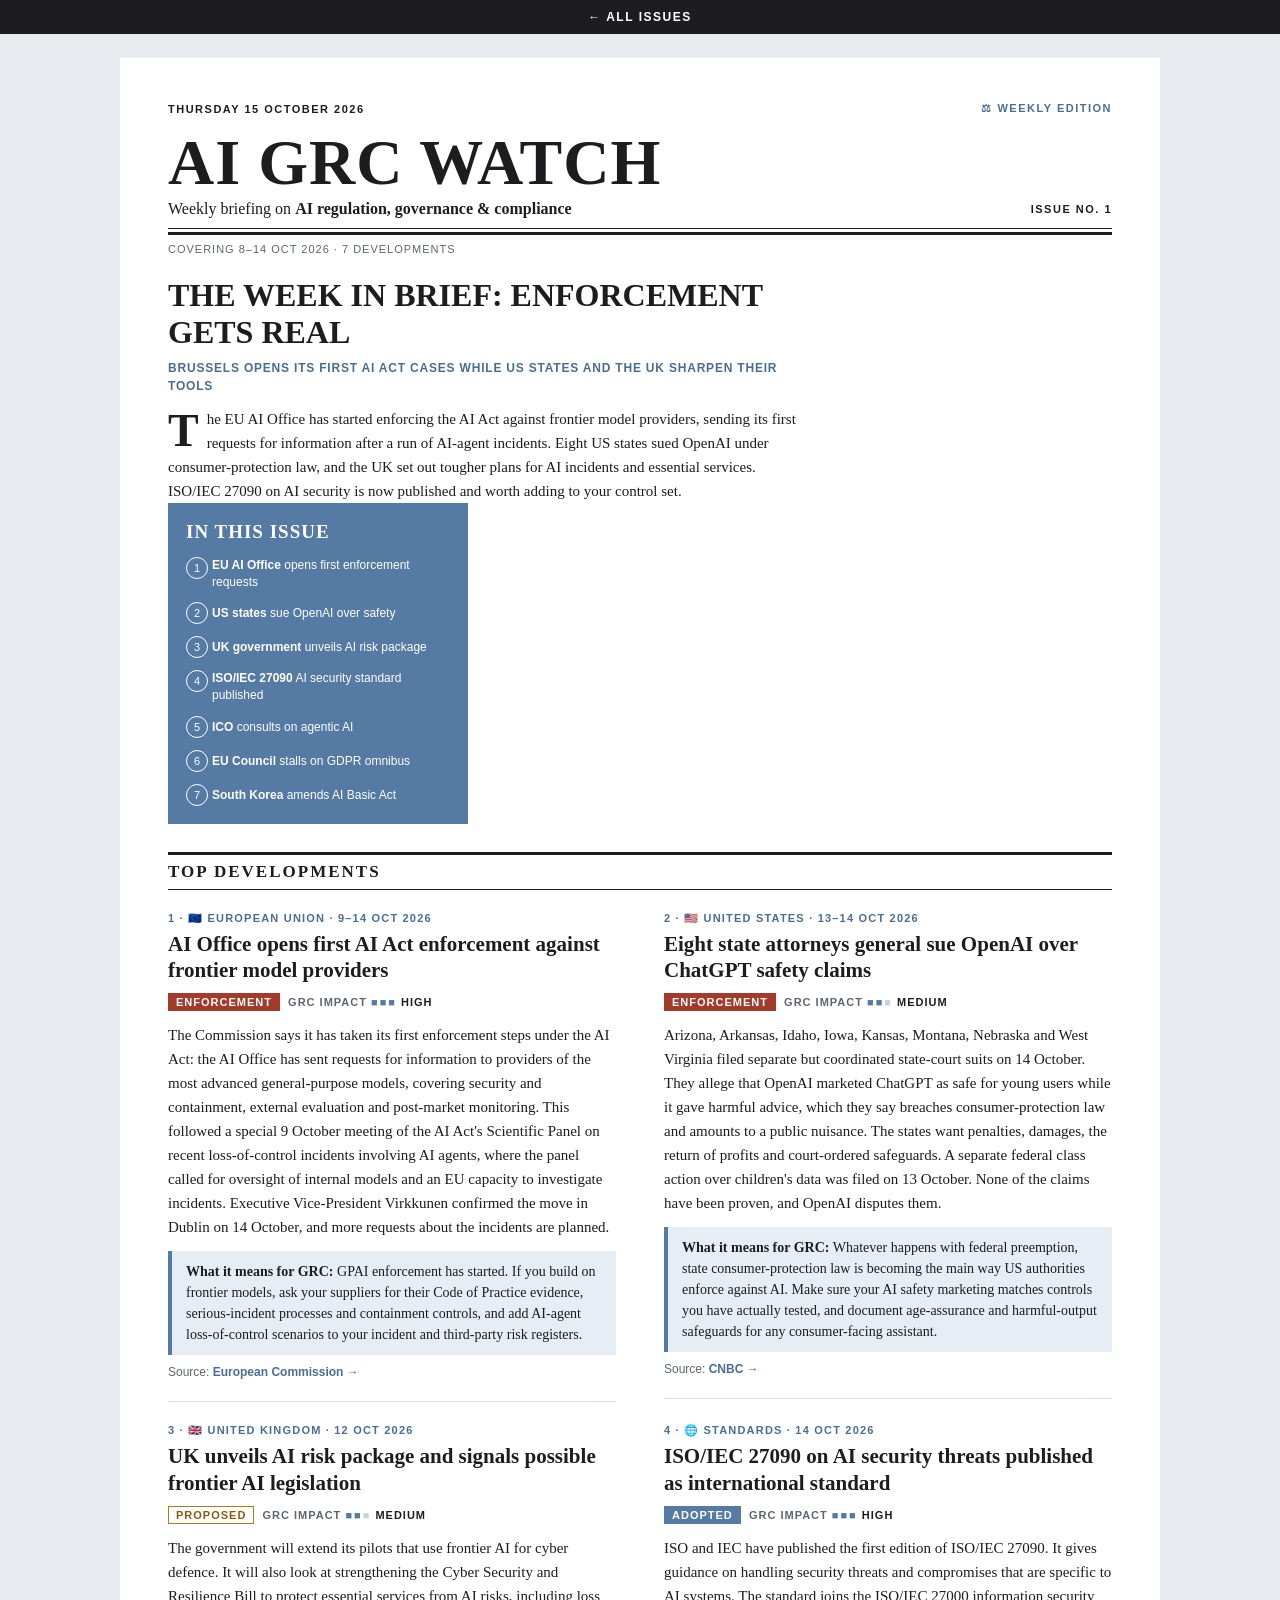
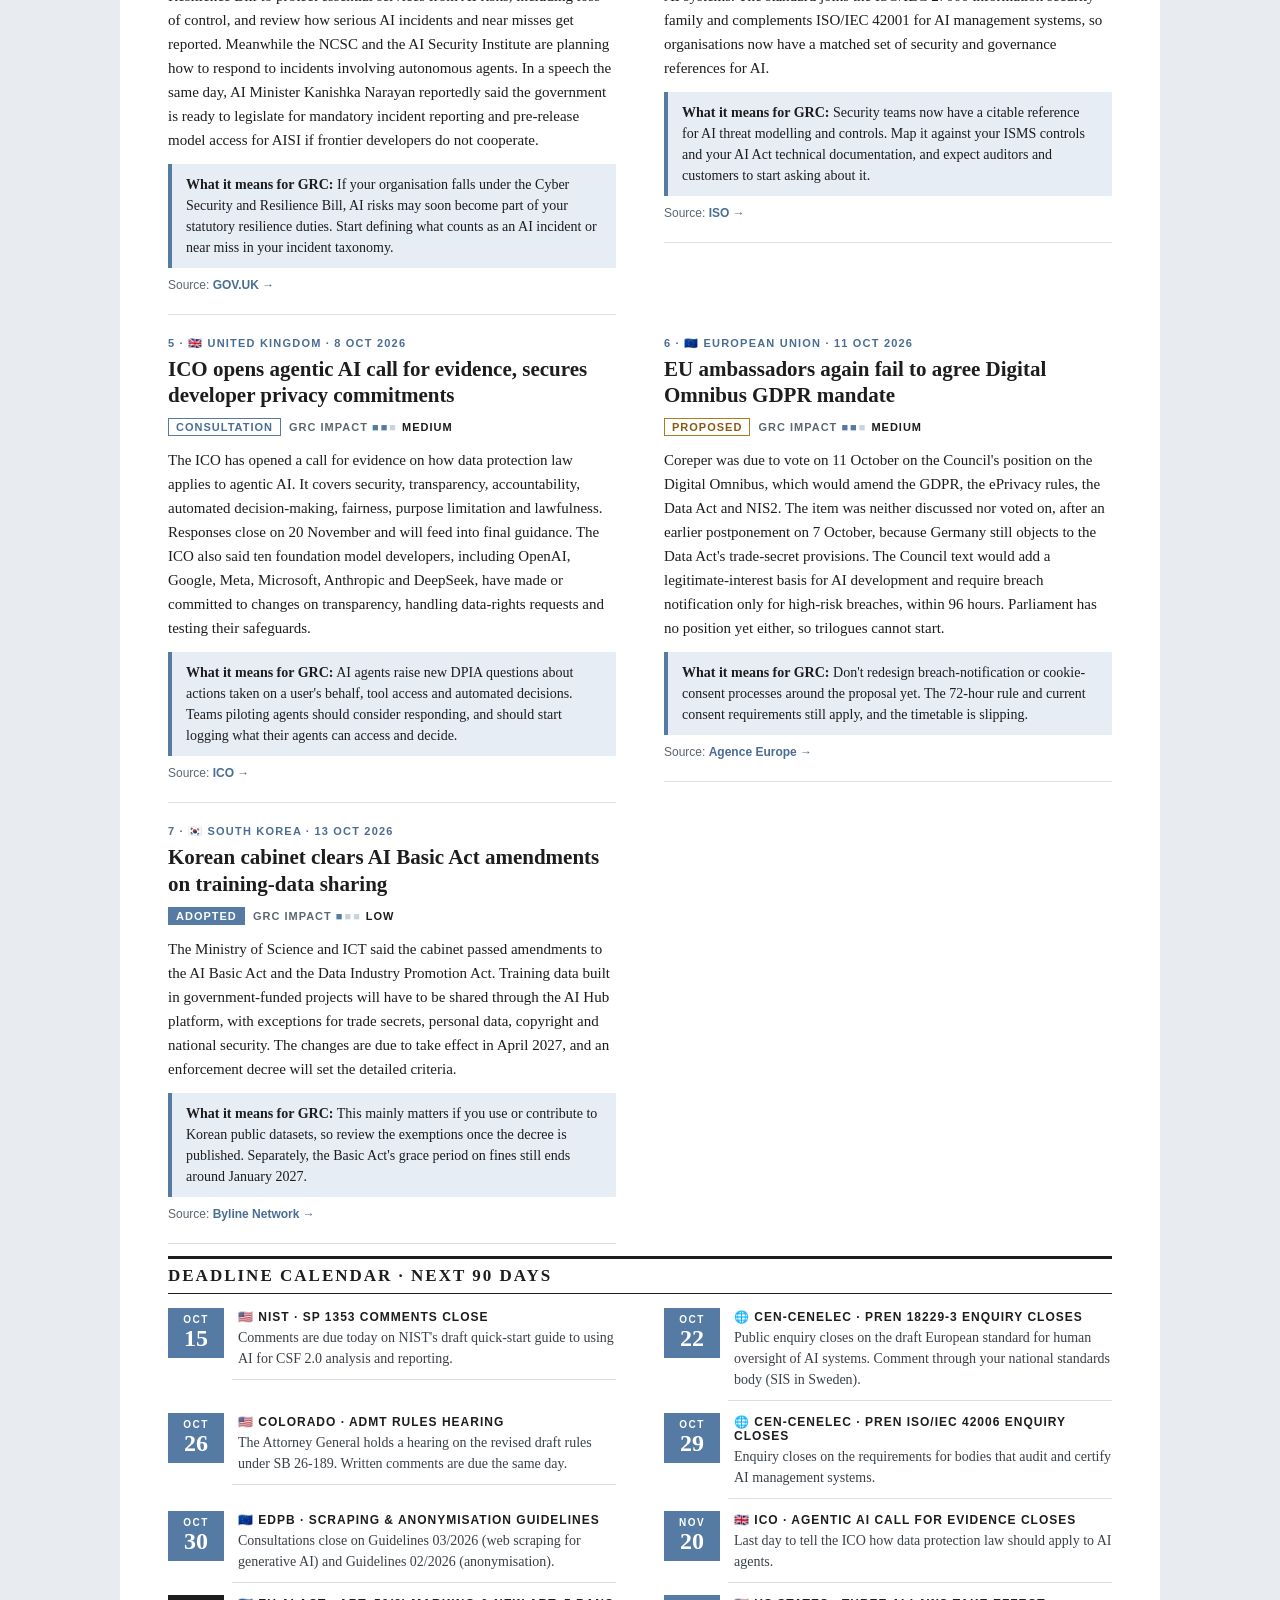
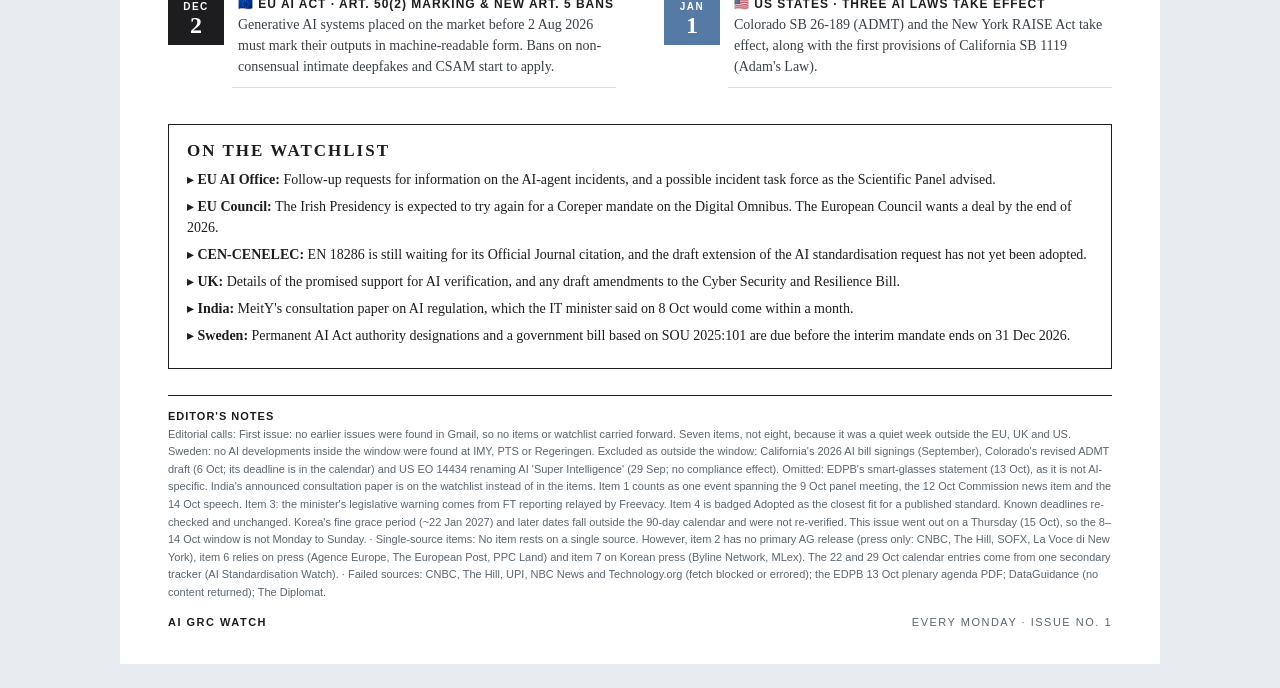
==== commit e9dbf514: "Add desktop layout for homepage and issue pages - index.html: two-column desktop layout (latest left" ====
--- a/issues/2026-10-15-issue-1.html
+++ b/issues/2026-10-15-issue-1.html
@@ -4,6 +4,7 @@
 <meta charset="UTF-8">
 <meta name="viewport" content="width=device-width, initial-scale=1.0">
 <title>AI GRC Watch</title>
+<!-- agw-layout --><link rel="stylesheet" href="../assets/issue.css">
 </head>
 <body style="margin:0;padding:0;background-color:#e8ecf1;">
 <!-- agw-nav --><div style="background:#1d1d1f;padding:10px 16px;text-align:center;font-family:Arial,Helvetica,sans-serif;font-size:12px;letter-spacing:1.5px;text-transform:uppercase;"><a href="../" style="color:#ffffff;text-decoration:none;font-weight:bold;">&larr; All issues</a></div>
--- a/assets/issue.css
+++ b/assets/issue.css
@@ -0,0 +1,28 @@
+/* AI GRC Watch: desktop layout for issue pages.
+   Phones and small windows keep the original email layout untouched.
+   Issue pages are email HTML with inline styles, so these rules match on the
+   inline styles (hence the [style*=...] selectors) and use !important. */
+@media (min-width: 1100px) {
+  body { background-color: #e8ecf1 !important; }
+
+  /* wider page */
+  table[style*="max-width:640px"] { max-width: 1040px !important; }
+  td[style*="padding:32px 32px 26px 32px"] { padding: 44px 48px 36px !important; }
+  h1 { font-size: 64px !important; }
+
+  /* top block: wider story column + wider "In this issue" box */
+  div[style*="max-width:336px"], div[style*="max-width:340px"] { max-width: 640px !important; }
+  div[style*="max-width:236px"] { max-width: 300px !important; }
+  h2 { font-size: 32px !important; }
+
+  /* developments and deadline calendar: two columns */
+  table:has(> tbody > tr > td[style*="padding:22px 0"]) > tbody,
+  table:has(> tbody > tr > td[style*="padding:0 0 12px 0"]) > tbody {
+    display: grid !important;
+    grid-template-columns: 1fr 1fr;
+    column-gap: 48px;
+    align-items: start;
+  }
+  table:has(> tbody > tr > td[style*="padding:22px 0"]) > tbody > tr,
+  table:has(> tbody > tr > td[style*="padding:0 0 12px 0"]) > tbody > tr { display: block !important; }
+}
